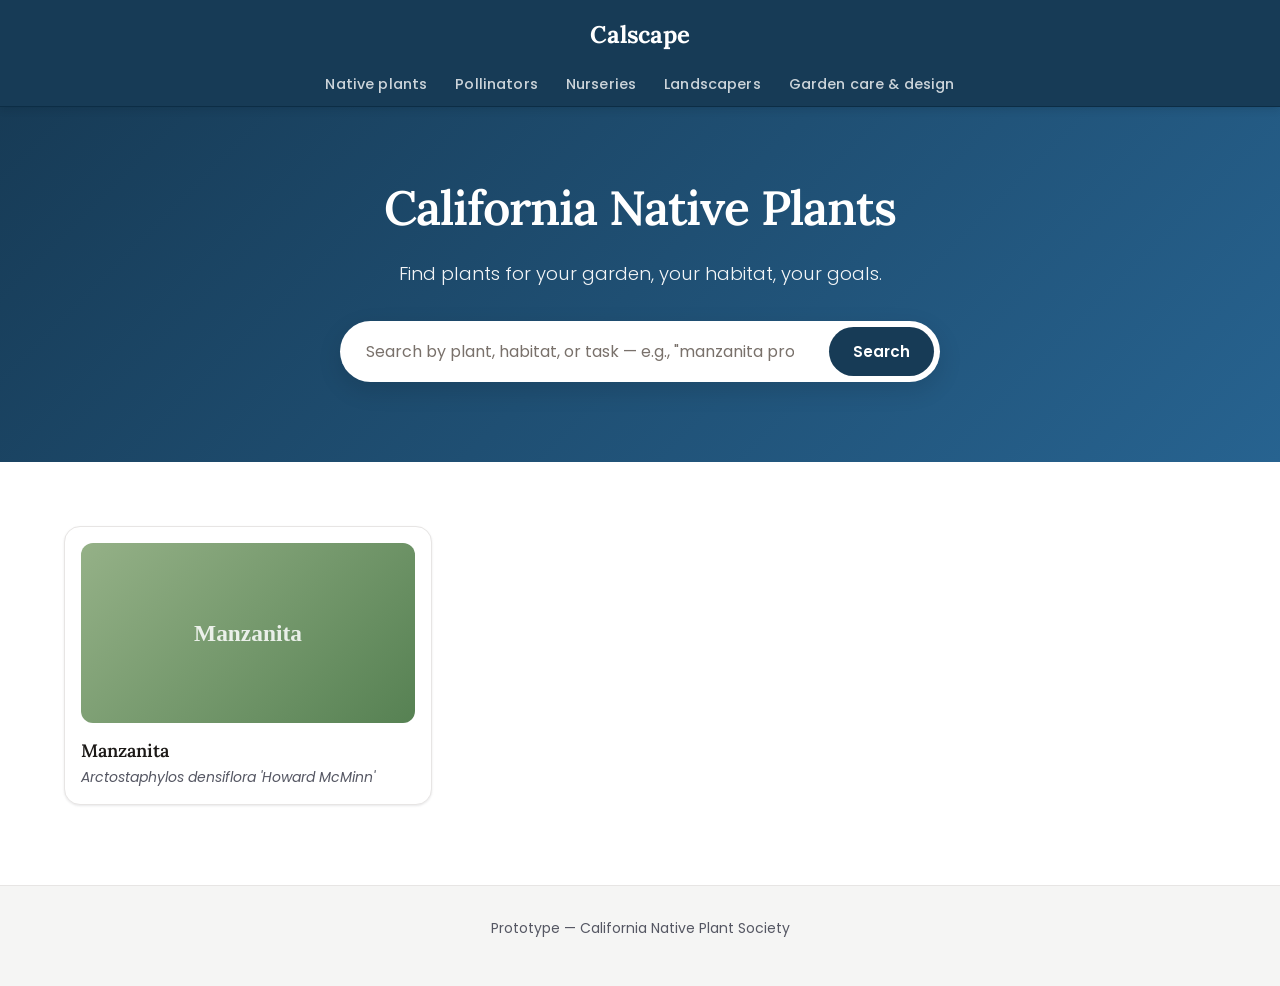
==== index.html @ 16521312 "Initial commit — Calscape unified-search prototype Mid-fidelity static HTML/CSS/vanilla-JS prototype" ====
<!DOCTYPE html>
<html lang="en">
<head>
  <meta charset="UTF-8">
  <meta name="viewport" content="width=device-width, initial-scale=1.0">
  <title>Calscape — California Native Plants</title>
  <link rel="preconnect" href="https://fonts.googleapis.com">
  <link rel="preconnect" href="https://fonts.gstatic.com" crossorigin>
  <link rel="stylesheet" href="https://fonts.googleapis.com/css2?family=Lora:ital,wght@0,400;0,500;0,600;0,700;1,400&family=Poppins:wght@300;400;500;600;700&display=swap">
  <link rel="stylesheet" href="assets/css/base.css">
  <link rel="stylesheet" href="assets/css/layout.css">
</head>
<body>
  <header class="site-header">
    <a class="brand" href="index.html">Calscape</a>
    <nav class="site-nav" aria-label="Primary">
      <a href="index.html">Native plants</a>
      <a href="#">Pollinators</a>
      <a href="#">Nurseries</a>
      <a href="#">Landscapers</a>
      <a href="#">Garden care &amp; design</a>
    </nav>
  </header>

  <section class="hero">
    <div class="hero-inner">
      <h1>California Native Plants</h1>
      <p class="hero-tagline">Find plants for your garden, your habitat, your goals.</p>
      <form class="hero-search" role="search" action="search.html" method="get">
        <input type="search" name="q" placeholder='Search by plant, habitat, or task — e.g., "manzanita propagation"' autocomplete="off">
        <button type="submit">Search</button>
      </form>
    </div>
  </section>

  <section class="featured">
    <ul class="card-grid" id="featured-grid"></ul>
  </section>

  <footer class="site-footer">
    <p class="small muted">Prototype — California Native Plant Society</p>
  </footer>

  <script src="assets/js/plants-data.js"></script>
  <script>
    (function () {
      const featuredSlugs = ['manzanita'];
      const grid = document.getElementById('featured-grid');
      featuredSlugs.forEach(slug => {
        const p = window.PLANTS_DATA.find(x => x.slug === slug);
        if (!p) return;
        const li = document.createElement('li');
        li.className = 'plant-card';
        li.innerHTML = `
          <a href="plants/${p.slug}.html">
            <div class="plant-card-thumb" style="background-image:url('${p.thumb}')"></div>
            <div class="plant-card-name">${p.common_name}</div>
            <div class="plant-card-sci italic muted small">${p.scientific_name}</div>
          </a>
        `;
        grid.appendChild(li);
      });
    })();
  </script>
</body>
</html>
---- assets/css/base.css ----
/* base.css — reset, typography, palette (teal/navy restyle) */

:root {
  /* Primary (teal/navy) — replaces former green palette */
  --green-900: #0c2d45;   /* very deep teal */
  --green-700: #173b56;   /* primary deep — header bg */
  --green-600: #276390;   /* mid teal — links, accents */
  --green-300: #4f88b5;   /* light teal — hero gradient mid */
  --green-100: #d4e0e9;   /* pale teal — chip / soft accent backgrounds */

  /* Background warm stone */
  --cream-100: #fafafc;
  --cream-200: #f5f5f4;
  --cream-300: #e7e5e4;

  /* Ink */
  --ink-900: #1c1917;
  --ink-700: #44403c;
  --ink-500: #555763;
  --ink-300: #79716b;

  /* Accents — muted sage green for "pop" highlights (NOT primary) */
  --accent-amber: #516d3d;       /* renamed in intent but variable kept */
  --accent-amber-bg: #eef2e9;    /* very pale sage */

  /* Shape */
  --radius-sm: 6px;
  --radius-md: 12px;
  --radius-lg: 16px;
  --radius-pill: 9999px;

  /* Shadows — softer, more diffused */
  --shadow-sm: 0 1px 2px rgba(8, 20, 29, 0.04), 0 1px 3px rgba(8, 20, 29, 0.06);
  --shadow-md: 0 4px 12px rgba(8, 20, 29, 0.06), 0 2px 4px rgba(8, 20, 29, 0.04);

  --max-width: 1200px;
}

*, *::before, *::after { box-sizing: border-box; }

html, body {
  margin: 0;
  padding: 0;
  font-family: "Poppins", -apple-system, BlinkMacSystemFont, "Segoe UI", Roboto, sans-serif;
  color: var(--ink-900);
  background: #fff;
  line-height: 1.55;
  font-weight: 400;
  -webkit-font-smoothing: antialiased;
  -moz-osx-font-smoothing: grayscale;
  text-rendering: optimizeLegibility;
}

h1, h2, h3, h4 {
  font-family: "Lora", Georgia, "Times New Roman", serif;
  color: var(--ink-900);
  line-height: 1.2;
  margin: 0 0 0.5em;
  font-weight: 600;
  letter-spacing: -0.01em;
}

h1 { font-size: 2.25rem; font-weight: 600; }
h2 { font-size: 1.625rem; font-weight: 600; }
h3 { font-size: 1.25rem; font-weight: 600; }
h4 { font-size: 1.05rem; font-weight: 600; }

p { margin: 0 0 1em; color: var(--ink-700); }
a { color: var(--green-600); text-decoration: none; }
a:hover { color: var(--green-700); text-decoration: underline; text-underline-offset: 2px; }

img { max-width: 100%; display: block; }

.italic { font-style: italic; }
.muted { color: var(--ink-500); }
.small { font-size: 0.875rem; }
---- assets/css/layout.css ----
/* layout.css — header, footer, hero, sidebar TOC, card grids, search results
   (teal/navy restyle to match cnps-prototype.vercel.app target) */

/* --- Site header --- */
.site-header {
  background: var(--green-700);
  color: #fff;
  padding: 16px 28px 0;
  display: flex;
  flex-direction: column;
  align-items: center;
  gap: 12px;
  position: sticky;
  top: 0;
  z-index: 10;
  border-bottom: 1px solid var(--green-900);
  box-shadow: 0 2px 8px rgba(8,20,29,0.15);
}

.brand {
  color: #fff;
  font-family: "Lora", Georgia, serif;
  font-size: 1.5rem;
  font-weight: 700;
  text-decoration: none;
  letter-spacing: -0.01em;
}
.brand:hover { text-decoration: none; opacity: 0.85; color: #fff; }

/* --- Primary site nav (under the brand) --- */
.site-nav {
  display: flex;
  gap: 28px;
  flex-wrap: wrap;
  justify-content: center;
  align-items: center;
}
.site-nav a {
  color: rgba(255, 255, 255, 0.78);
  font-family: "Poppins", -apple-system, system-ui, sans-serif;
  font-size: 0.9rem;
  font-weight: 500;
  text-decoration: none;
  letter-spacing: 0.01em;
  padding: 8px 0;
  border-bottom: 2px solid transparent;
  transition: color 0.15s ease, border-color 0.15s ease;
}
.site-nav a:hover {
  color: #fff;
  text-decoration: none;
  border-bottom-color: rgba(255, 255, 255, 0.6);
}

.search-form {
  flex: 1;
  display: flex;
  max-width: 520px;
  background: var(--cream-200);
  border-radius: var(--radius-pill);
  padding: 4px;
  border: 1px solid var(--cream-300);
}
.search-form input[type=search] {
  flex: 1;
  border: none;
  background: transparent;
  padding: 6px 14px;
  font-size: 0.9rem;
  font-family: inherit;
  color: var(--ink-900);
  outline: none;
}
.search-form input[type=search]::placeholder { color: var(--ink-300); }
.search-form button {
  background: var(--green-700);
  color: #fff;
  border: none;
  border-radius: var(--radius-pill);
  padding: 6px 18px;
  font-size: 0.85rem;
  font-weight: 500;
  font-family: inherit;
  cursor: pointer;
  transition: background 0.15s ease;
}
.search-form button:hover { background: var(--green-900); }

.annotation-toggle {
  background: transparent;
  color: var(--ink-700);
  border: 1px solid var(--cream-300);
  border-radius: var(--radius-pill);
  padding: 6px 14px;
  font-size: 0.8rem;
  font-weight: 500;
  font-family: inherit;
  cursor: pointer;
  white-space: nowrap;
  transition: all 0.15s ease;
}
.annotation-toggle:hover { border-color: var(--green-600); color: var(--green-600); }
.annotation-toggle[aria-pressed="true"] {
  background: var(--accent-amber);
  color: #fff;
  border-color: var(--accent-amber);
}

/* --- Site footer --- */
.site-footer {
  margin-top: 80px;
  padding: 32px 24px;
  background: var(--cream-200);
  text-align: center;
  border-top: 1px solid var(--cream-300);
}

/* --- Hero (home page) --- */
.hero {
  background: linear-gradient(135deg, var(--green-700) 0%, var(--green-600) 100%);
  color: #fff;
  padding: 72px 24px 80px;
}
.hero-inner {
  max-width: 760px;
  margin: 0 auto;
  text-align: center;
}
.hero h1 { color: #fff; font-size: 3rem; font-weight: 600; letter-spacing: -0.02em; }
.hero-tagline { font-size: 1.15rem; opacity: 0.95; margin-bottom: 32px; font-weight: 300; color: #fff; }

.hero-search {
  display: flex;
  max-width: 600px;
  margin: 0 auto;
  background: #fff;
  border-radius: var(--radius-pill);
  padding: 6px;
  box-shadow: 0 8px 24px rgba(0,0,0,0.12);
}
.hero-search input[type=search] {
  flex: 1;
  border: none;
  background: transparent;
  border-radius: var(--radius-pill);
  padding: 12px 20px;
  font-size: 1rem;
  font-family: inherit;
  outline: none;
  color: var(--ink-900);
}
.hero-search input[type=search]::placeholder { color: var(--ink-300); }
.hero-search button {
  background: var(--green-700);
  color: #fff;
  border: none;
  border-radius: var(--radius-pill);
  padding: 10px 24px;
  font-size: 0.95rem;
  font-weight: 600;
  font-family: inherit;
  cursor: pointer;
  transition: background 0.15s ease;
}
.hero-search button:hover { background: var(--green-900); }

.hero-examples {
  margin-top: 18px;
  opacity: 0.9;
  font-size: 0.9rem;
}
.hero-examples a {
  color: #fff;
  text-decoration: underline;
  text-underline-offset: 3px;
  margin: 0 6px;
  font-weight: 500;
}

/* --- Featured plants on home --- */
.featured {
  max-width: var(--max-width);
  margin: 64px auto;
  padding: 0 24px;
}
.featured h2 { font-size: 1.875rem; margin-bottom: 24px; }
.card-grid {
  list-style: none;
  margin: 0;
  padding: 0;
  display: grid;
  grid-template-columns: repeat(3, 1fr);
  gap: 24px;
}
.plant-card {
  background: #fff;
  border: 1px solid var(--cream-300);
  border-radius: var(--radius-lg);
  overflow: hidden;
  box-shadow: var(--shadow-sm);
  transition: transform 0.2s ease, box-shadow 0.2s ease;
}
.plant-card:hover {
  transform: translateY(-3px);
  box-shadow: var(--shadow-md);
}
.plant-card a { color: var(--ink-900); text-decoration: none; display: block; padding: 16px; }
.plant-card a:hover { text-decoration: none; }
.plant-card-thumb {
  height: 180px;
  background-color: var(--green-100);
  background-size: cover;
  background-position: center;
  border-radius: var(--radius-md);
  margin-bottom: 14px;
}
.plant-card-name {
  font-family: "Lora", Georgia, serif;
  font-weight: 600;
  font-size: 1.125rem;
  color: var(--ink-900);
}
.plant-card-sci { margin-top: 2px; }

/* --- Search results page --- */
.search-page {
  max-width: 800px;
  margin: 40px auto;
  padding: 0 24px;
}
.search-page h1 { font-size: 1.875rem; }
.result-list {
  list-style: none;
  margin: 20px 0 0;
  padding: 0;
}
.result-card {
  margin-bottom: 14px;
  background: #fff;
  border: 1px solid var(--cream-300);
  border-radius: var(--radius-md);
  overflow: hidden;
  transition: box-shadow 0.2s ease, border-color 0.2s ease;
}
.result-card:hover { box-shadow: var(--shadow-md); border-color: var(--green-300); }
.result-link {
  display: flex;
  gap: 18px;
  padding: 16px;
  color: var(--ink-900);
  text-decoration: none;
}
.result-link:hover { text-decoration: none; }
.result-thumb {
  width: 96px;
  height: 96px;
  flex-shrink: 0;
  background-color: var(--green-100);
  background-size: cover;
  background-position: center;
  border-radius: var(--radius-md);
}
.result-body { flex: 1; }
.result-name {
  font-family: "Lora", Georgia, serif;
  font-weight: 600;
  color: var(--ink-900);
  font-size: 1.125rem;
}
.result-summary { color: var(--ink-700); margin-top: 6px; line-height: 1.55; }

mark {
  background: var(--accent-amber-bg);
  color: var(--green-900);
  padding: 0 3px;
  border-radius: 3px;
  font-weight: 500;
}

.empty-state {
  background: var(--cream-200);
  padding: 32px;
  border-radius: var(--radius-lg);
  text-align: center;
  color: var(--ink-500);
}

/* --- Plant detail layout (sidebar TOC + main) --- */
.plant-page {
  max-width: var(--max-width);
  margin: 0 auto;
  background: #fff;
}

/* --- New plant top section (photo-left, info-right, matches target prototype) --- */
.plant-top {
  background: #fff;
  display: flex;
  gap: 40px;
  align-items: flex-start;
  flex-wrap: wrap;
  padding: 24px 20px 28px 20px;
}
.plant-top-photo {
  width: 380px;
  max-width: 100%;
  height: 220px;
  background-color: #e5e7eb;
  background-size: cover;
  background-position: center;
  border-radius: 16px;
  flex-shrink: 0;
  position: relative;
  overflow: hidden;
}
.plant-photo-chip {
  position: absolute;
  top: 14px;
  left: 14px;
  background: rgba(255, 255, 255, 0.92);
  color: var(--ink-700);
  padding: 8px 16px;
  border-radius: 9999px;
  font-size: 0.85rem;
  font-weight: 500;
  letter-spacing: 0.01em;
  box-shadow: 0 2px 8px rgba(0, 0, 0, 0.08);
}
.plant-top-info {
  flex: 1 1 320px;
  min-width: 280px;
  display: flex;
  flex-direction: column;
  gap: 14px;
  padding-top: 8px;
}
.plant-top-name {
  font-family: "Poppins", -apple-system, system-ui, sans-serif;
  font-size: 2.25rem;
  font-weight: 500;
  letter-spacing: -0.02em;
  color: #08141d;
  margin: 0;
  line-height: 1.15;
}
.plant-top-sci {
  font-family: "Poppins", -apple-system, system-ui, sans-serif;
  font-size: 1.125rem;
  font-weight: 400;
  font-style: italic;
  color: #6d818f;
  line-height: 1.4;
  margin-bottom: 4px;
}
.plant-top-pills {
  display: flex;
  gap: 8px;
  flex-wrap: wrap;
  margin-top: 4px;
}
.plant-top-pills .pill {
  background: var(--cream-200);
  color: var(--ink-700);
  border: 1px solid var(--cream-300);
  padding: 5px 14px;
  font-size: 0.825rem;
  font-weight: 500;
}
.plant-top-intro {
  color: var(--ink-500);
  font-size: 1rem;
  line-height: 1.6;
  margin: 8px 0 0;
  max-width: 640px;
}

/* --- Legacy hero (still used by stub plant pages) --- */
.plant-hero {
  background: linear-gradient(135deg, var(--green-700) 0%, var(--green-600) 100%);
  color: #fff;
  padding: 72px 40px 80px;
  position: relative;
}
.plant-hero-name {
  font-size: 3rem;
  font-family: "Lora", Georgia, serif;
  color: #fff;
  margin: 0;
  font-weight: 600;
  letter-spacing: -0.02em;
}
.plant-hero-sci {
  font-style: italic;
  opacity: 0.88;
  margin-bottom: 14px;
  font-size: 1.05rem;
}
.plant-hero-pills { margin-top: 18px; display: flex; gap: 8px; flex-wrap: wrap; }
.pill {
  background: rgba(255,255,255,0.18);
  padding: 6px 14px;
  border-radius: var(--radius-pill);
  font-size: 0.825rem;
  font-weight: 500;
  border: 1px solid rgba(255,255,255,0.22);
}

.plant-body {
  display: grid;
  grid-template-columns: 240px 1fr;
  gap: 0;
  background: #fff;
}
.plant-toc {
  background: transparent;
  padding: 32px 20px;
  position: sticky;
  top: 110px;
  align-self: start;
  height: calc(100vh - 110px);
  overflow-y: auto;
}
.plant-toc-label {
  font-size: 0.72rem;
  text-transform: uppercase;
  letter-spacing: 0.1em;
  color: var(--ink-500);
  font-weight: 600;
  margin-bottom: 14px;
}
.plant-toc ul {
  list-style: none;
  margin: 0;
  padding: 0;
}
.plant-toc li { margin: 0; }
.plant-toc a {
  display: block;
  padding: 8px 12px;
  color: var(--ink-700);
  font-size: 0.9rem;
  border-left: 3px solid transparent;
  text-decoration: none;
  border-radius: 0 var(--radius-sm) var(--radius-sm) 0;
  transition: all 0.15s ease;
}
.plant-toc a:hover { background: rgba(23,59,86,0.04); color: var(--ink-900); }
.plant-toc a.active {
  border-left-color: var(--green-700);
  color: var(--green-700);
  font-weight: 600;
  background: rgba(23,59,86,0.06);
}

.toc-new-tag {
  display: inline-block;
  background: #d4a000;
  color: #0a1722;
  font-size: 0.625rem;
  font-weight: 700;
  letter-spacing: 0.04em;
  text-transform: uppercase;
  padding: 2px 7px;
  border-radius: 9999px;
  margin-left: 8px;
  vertical-align: middle;
  font-family: "Poppins", system-ui, sans-serif;
}

.plant-content {
  padding: 32px 56px 64px;
  max-width: 832px;
}
.plant-content section { scroll-margin-top: 80px; }
.plant-content section + section {
  border-top: 1px solid var(--cream-300);
  margin-top: 48px;
  padding-top: 48px;
}
.plant-content h2 {
  font-family: "Poppins", -apple-system, system-ui, sans-serif;
  font-size: 1.5rem;
  font-weight: 500;
  letter-spacing: -0.01em;
  color: #08141d;
  margin-bottom: 16px;
}
.plant-content p { font-size: 1rem; line-height: 1.5; color: #555763; }
.plant-content li { color: #555763; }
.plant-content li strong { color: var(--ink-900); font-weight: 600; }

.facts-grid {
  display: grid;
  grid-template-columns: repeat(3, 1fr);
  gap: 14px;
}
.fact {
  background: var(--cream-200);
  padding: 16px;
  border-radius: var(--radius-md);
}
.fact-label {
  font-size: 0.7rem;
  text-transform: uppercase;
  letter-spacing: 0.08em;
  color: var(--ink-500);
  font-weight: 600;
}
.fact-value {
  font-size: 1.05rem;
  color: var(--ink-900);
  margin-top: 6px;
  font-weight: 500;
}

.method-cards {
  display: grid;
  grid-template-columns: 1fr;
  gap: 18px;
  margin-top: 20px;
}
.method-card {
  background: var(--cream-200);
  border: 1px solid var(--cream-300);
  border-radius: var(--radius-lg);
  padding: 24px 26px;
  display: grid;
  grid-template-columns: 1.3fr 1fr;
  column-gap: 36px;
  row-gap: 0;
  align-items: start;
}
.method-card > h4 {
  grid-column: 1 / -1;
  font-family: "Poppins", -apple-system, system-ui, sans-serif;
  color: #08141d;
  margin: 0 0 4px;
  font-size: 1.2rem;
  font-weight: 600;
}
.method-card > .method-meta {
  grid-column: 1 / -1;
  font-size: 0.82rem;
  color: var(--ink-500);
  margin-bottom: 16px;
  font-weight: 500;
}
.method-card > ol {
  grid-column: 1;
  margin: 0;
  padding-left: 20px;
  font-size: 0.92rem;
  line-height: 1.65;
  color: var(--ink-700);
}
.method-card > ol li { margin-bottom: 4px; }
.method-card .method-notes {
  grid-column: 1 / -1;
  margin-top: 18px;
  font-size: 0.875rem;
  color: var(--ink-500);
  font-style: italic;
  padding-top: 14px;
  border-top: 1px solid var(--cream-300);
}

/* Stack columns on smaller screens */
@media (max-width: 768px) {
  .method-card {
    grid-template-columns: 1fr;
    column-gap: 0;
  }
  .method-card > .method-params {
    grid-column: 1;
    margin-top: 14px;
    padding-top: 12px;
    border-top: 1px solid var(--cream-300);
  }
}

.photo-grid {
  display: grid;
  grid-template-columns: repeat(3, 1fr);
  gap: 10px;
}
.photo-grid .photo {
  background: var(--green-100);
  height: 160px;
  border-radius: var(--radius-md);
}

.related-grid {
  display: grid;
  grid-template-columns: repeat(2, 1fr);
  gap: 14px;
}
.related-card {
  background: var(--cream-200);
  padding: 14px;
  border-radius: var(--radius-md);
  display: flex;
  gap: 14px;
  align-items: center;
  text-decoration: none;
  color: var(--ink-900);
  transition: background 0.15s ease;
}
.related-card:hover { background: var(--cream-300); text-decoration: none; }
.related-card .thumb {
  width: 64px;
  height: 64px;
  background: var(--green-100);
  border-radius: var(--radius-md);
  flex-shrink: 0;
}

/* --- Stub plant page banner --- */
.stub-notice {
  background: var(--accent-amber-bg);
  border-left: 4px solid var(--accent-amber);
  padding: 16px 20px;
  margin: 32px 0;
  border-radius: 0 var(--radius-md) var(--radius-md) 0;
  color: var(--ink-700);
  font-size: 0.95rem;
  line-height: 1.6;
}

/* --- Tablet --- */
@media (max-width: 1023px) {
  .card-grid { grid-template-columns: repeat(2, 1fr); }
  .facts-grid { grid-template-columns: repeat(2, 1fr); }
  .method-cards { grid-template-columns: 1fr; }
  .photo-grid { grid-template-columns: repeat(2, 1fr); }
  .related-grid { grid-template-columns: 1fr; }

  .plant-body { grid-template-columns: 200px 1fr; }
  .plant-content { padding: 32px 32px; }
}

/* --- Mobile --- */
@media (max-width: 640px) {
  .site-header {
    flex-wrap: wrap;
    gap: 10px;
    padding: 12px 16px;
  }
  .search-form { order: 3; flex-basis: 100%; max-width: none; }
  .annotation-toggle { font-size: 0.75rem; padding: 5px 12px; }

  .hero { padding: 48px 16px 56px; }
  .hero h1 { font-size: 2.125rem; }
  .hero-tagline { font-size: 1rem; }
  .hero-search { flex-direction: column; gap: 8px; padding: 8px; }
  .hero-search input[type=search] { border-radius: var(--radius-pill); }
  .hero-search button { border-radius: var(--radius-pill); }

  .card-grid { grid-template-columns: 1fr; }
  .facts-grid { grid-template-columns: 1fr; }

  .plant-hero { padding: 48px 24px 56px; }
  .plant-hero-name { font-size: 2.125rem; }

  .plant-body { grid-template-columns: 1fr; }
  .plant-toc { display: none; }
  .plant-content { padding: 24px 20px; }

  .mobile-toc {
    background: var(--cream-200);
    border: 1px solid var(--cream-300);
    border-radius: var(--radius-md);
    margin: 20px 0;
    padding: 14px 18px;
  }
  .mobile-toc summary {
    cursor: pointer;
    font-weight: 600;
    color: var(--green-700);
    font-family: "Lora", Georgia, serif;
  }
  .mobile-toc ul {
    list-style: none;
    padding: 14px 0 0;
    margin: 0;
    display: grid;
    grid-template-columns: repeat(2, 1fr);
    gap: 8px;
  }
  .mobile-toc a {
    display: block;
    padding: 5px 0;
    font-size: 0.9rem;
  }
}

@media (min-width: 641px) {
  .mobile-toc { display: none; }
}

/* --- Propagation timing calendar --- */
.propagation-calendar {
  background: var(--cream-200);
  border: 1px solid var(--cream-300);
  border-radius: 16px;
  padding: 22px 24px;
  margin: 20px 0 28px;
}
.cal-eyebrow {
  font-size: 0.7rem;
  text-transform: uppercase;
  letter-spacing: 0.1em;
  color: var(--ink-500);
  font-weight: 600;
  margin-bottom: 14px;
}
.cal-months {
  display: grid;
  grid-template-columns: 130px repeat(12, 1fr);
  gap: 4px;
  margin-bottom: 6px;
  padding-bottom: 6px;
  border-bottom: 1px solid var(--cream-300);
}
.cal-corner { }
.cal-months span {
  font-size: 0.68rem;
  color: var(--ink-500);
  text-align: center;
  font-weight: 600;
  letter-spacing: 0.02em;
}
.cal-row {
  display: grid;
  grid-template-columns: 130px 1fr;
  gap: 4px;
  align-items: center;
  margin-bottom: 4px;
}
.cal-row-label {
  font-size: 0.82rem;
  color: var(--ink-700);
  font-weight: 500;
}
.cal-track {
  display: grid;
  grid-template-columns: repeat(12, 1fr);
  gap: 4px;
  position: relative;
  height: 24px;
}
.cal-bar {
  background: var(--green-600);
  border-radius: 5px;
  padding: 0 8px;
  font-size: 0.66rem;
  color: #fff;
  display: flex;
  align-items: center;
  justify-content: center;
  font-weight: 600;
  white-space: nowrap;
  overflow: hidden;
  letter-spacing: 0.01em;
}
.cal-bar[data-method="seed"]      { background: #d4a000; color: #1c1917; }
.cal-bar[data-method="cuttings"]  { background: var(--green-600); }
.cal-bar[data-method="layering"]  { background: #516d3d; }

.cal-legend {
  display: flex;
  gap: 18px;
  margin-top: 14px;
  padding-top: 12px;
  border-top: 1px solid var(--cream-300);
  flex-wrap: wrap;
  font-size: 0.78rem;
  color: var(--ink-500);
  align-items: center;
}
.cal-legend > span {
  display: inline-flex;
  align-items: center;
  gap: 6px;
}
.cal-dot {
  width: 10px;
  height: 10px;
  border-radius: 50%;
  display: inline-block;
}
.cal-dot[data-method="seed"]     { background: #d4a000; }
.cal-dot[data-method="cuttings"] { background: var(--green-600); }
.cal-dot[data-method="layering"] { background: #516d3d; }
.cal-now {
  margin-left: auto;
  padding: 4px 12px;
  background: #08141d;
  color: #fff;
  border-radius: 9999px;
  font-size: 0.7rem;
  font-weight: 500;
}
.cal-now-dot {
  width: 8px;
  height: 8px;
  background: #d4a000;
  border-radius: 50%;
  display: inline-block;
  margin-right: 6px;
  animation: cal-now-pulse 2s ease-in-out infinite;
}
@keyframes cal-now-pulse {
  0%, 100% { opacity: 1; }
  50% { opacity: 0.45; }
}

/* --- Method card parameters (right column of method-card grid) --- */
.method-card > .method-params {
  grid-column: 2;
  margin-top: 0;
  padding-top: 0;
  border-top: none;
  align-self: start;
}
.method-params {
  display: grid;
  gap: 4px;
}
.param-row {
  display: flex;
  justify-content: space-between;
  align-items: baseline;
  gap: 12px;
  font-size: 0.8rem;
  padding: 3px 0;
}
.param-key { color: var(--ink-500); font-weight: 400; flex-shrink: 0; }
.param-val { color: #08141d; font-weight: 500; text-align: right; }
.param-val em { font-style: italic; color: var(--ink-500); font-weight: 400; }

/* --- Photo lightbox --- */
.photo[data-photo] { cursor: zoom-in; transition: transform 0.18s ease; }
.photo[data-photo]:hover { transform: scale(1.02); }

.lightbox {
  position: fixed;
  inset: 0;
  background: rgba(8, 20, 29, 0.88);
  display: flex;
  align-items: center;
  justify-content: center;
  z-index: 100;
  opacity: 0;
  transition: opacity 0.18s ease;
  padding: 48px;
  cursor: zoom-out;
}
.lightbox--in { opacity: 1; }
.lightbox--out { opacity: 0; }
.lightbox__img {
  max-width: 90%;
  max-height: 90%;
  border-radius: 12px;
  box-shadow: 0 30px 60px rgba(0, 0, 0, 0.5);
  background: #fff;
}
.lightbox__close {
  position: absolute;
  top: 20px;
  right: 24px;
  background: rgba(255, 255, 255, 0.15);
  color: #fff;
  border: none;
  width: 40px;
  height: 40px;
  border-radius: 50%;
  font-size: 1.5rem;
  line-height: 1;
  cursor: pointer;
  transition: background 0.15s ease;
}
.lightbox__close:hover { background: rgba(255, 255, 255, 0.28); }

/* --- Section eyebrow (uppercase tag above section heading) --- */
.section-eyebrow {
  display: inline-flex;
  align-items: center;
  gap: 8px;
  font-size: 0.7rem;
  text-transform: uppercase;
  letter-spacing: 0.12em;
  font-weight: 600;
  color: var(--green-600);
  margin-bottom: 10px;
  padding: 6px 12px;
  background: var(--green-100);
  border-radius: 9999px;
}
.section-eyebrow svg { display: block; }

/* --- Propagation sub-section wrapper --- */
.prop-subsection {
  margin-top: 40px;
  padding-top: 32px;
  border-top: 1px solid var(--cream-300);
}
.prop-subsection-title {
  font-family: "Poppins", -apple-system, system-ui, sans-serif;
  font-size: 1.2rem;
  font-weight: 600;
  color: #08141d;
  margin: 0 0 6px;
  letter-spacing: -0.01em;
}
.prop-subsection-intro {
  color: var(--ink-500);
  font-size: 0.95rem;
  margin-bottom: 18px;
}

/* --- Step timeline (cuttings) --- */
.step-timeline {
  list-style: none;
  padding: 0;
  margin: 0;
  display: grid;
  gap: 14px;
}
.timeline-step {
  display: grid;
  grid-template-columns: 80px 1fr;
  gap: 18px;
  align-items: flex-start;
  padding: 14px;
  background: var(--cream-100);
  border: 1px solid var(--cream-300);
  border-radius: 12px;
  position: relative;
}
.timeline-step::before {
  content: counter(timeline);
  counter-increment: timeline;
  position: absolute;
  top: -10px;
  left: -10px;
  width: 26px;
  height: 26px;
  background: #08141d;
  color: #fff;
  border-radius: 9999px;
  font-size: 0.75rem;
  font-weight: 600;
  display: flex;
  align-items: center;
  justify-content: center;
  z-index: 1;
}
.step-timeline { counter-reset: timeline; }
.timeline-photo {
  width: 80px;
  height: 80px;
  border-radius: 8px;
  background-color: var(--green-100);
  background-size: cover;
  background-position: center;
  flex-shrink: 0;
}
.timeline-photo--icon {
  display: flex;
  align-items: center;
  justify-content: center;
  color: var(--green-600);
}
.timeline-photo--icon svg { width: 40px; height: 40px; }
.timeline-body { padding-top: 2px; }
.timeline-when {
  font-size: 0.7rem;
  text-transform: uppercase;
  letter-spacing: 0.08em;
  font-weight: 600;
  color: var(--green-600);
  margin-bottom: 4px;
}
.timeline-what {
  font-size: 0.95rem;
  color: var(--ink-700);
  line-height: 1.55;
}

/* --- Compare cards (Home vs Pro) --- */
.method-compare {
  display: grid;
  grid-template-columns: 1fr 1fr;
  gap: 18px;
}
.compare-card {
  background: var(--cream-100);
  border: 1px solid var(--cream-300);
  border-radius: 12px;
  padding: 20px;
  position: relative;
}
.compare-badge {
  position: absolute;
  top: 16px;
  right: 16px;
  background: var(--green-100);
  color: var(--green-700);
  padding: 4px 12px;
  border-radius: 9999px;
  font-size: 0.7rem;
  font-weight: 700;
  letter-spacing: 0.06em;
  text-transform: uppercase;
}
.compare-badge--pro {
  background: #08141d;
  color: #d4a000;
}
.compare-card h4 {
  font-family: "Poppins", -apple-system, system-ui, sans-serif;
  font-size: 1.05rem;
  font-weight: 600;
  margin: 0 0 8px;
  color: #08141d;
  padding-right: 60px;
}
.compare-summary {
  font-size: 0.9rem;
  color: var(--ink-500);
  margin-bottom: 12px;
}
.compare-steps {
  margin: 0;
  padding-left: 18px;
  font-size: 0.9rem;
  line-height: 1.6;
  color: var(--ink-700);
}
.compare-steps li { margin-bottom: 4px; }

/* --- Pull quote --- */
.prop-quote {
  margin: 40px 0;
  padding: 32px 36px;
  background: #08141d;
  color: #fafafc;
  border-radius: 16px;
  position: relative;
}
.prop-quote-mark {
  color: #d4a000;
  margin-bottom: 8px;
  opacity: 0.95;
}
.prop-quote p {
  font-family: "Lora", Georgia, serif;
  font-style: italic;
  font-size: 1.2rem;
  line-height: 1.5;
  margin: 0 0 12px;
  color: #fff;
}
.prop-quote footer {
  font-size: 0.85rem;
  color: #9eb8cd;
  font-style: normal;
  letter-spacing: 0.02em;
}

/* --- Lesson grid --- */
.lesson-grid {
  display: grid;
  grid-template-columns: repeat(2, 1fr);
  gap: 12px;
}
.lesson-card {
  display: flex;
  align-items: stretch;
  gap: 14px;
  padding: 14px;
  background: var(--cream-100);
  border: 1px solid var(--cream-300);
  border-radius: 10px;
  text-decoration: none;
  color: var(--ink-900);
  transition: border-color 0.15s ease, transform 0.15s ease;
}
.lesson-card:hover {
  border-color: var(--green-600);
  text-decoration: none;
  transform: translateY(-1px);
}
.lesson-num {
  font-family: "Poppins", -apple-system, system-ui, sans-serif;
  background: var(--green-700);
  color: #fff;
  font-weight: 700;
  font-size: 0.85rem;
  letter-spacing: 0.02em;
  padding: 6px 10px;
  border-radius: 8px;
  height: fit-content;
  align-self: center;
}
.lesson-body { flex: 1; }
.lesson-title {
  font-weight: 600;
  font-size: 0.95rem;
  color: #08141d;
  margin-bottom: 2px;
}
.lesson-sub {
  font-size: 0.78rem;
  color: var(--ink-500);
}

/* --- Glossary --- */
.prop-glossary {
  margin: 0;
  display: grid;
  gap: 0;
  border-top: 1px solid var(--cream-300);
}
.glossary-row {
  display: grid;
  grid-template-columns: 220px 1fr;
  gap: 24px;
  padding: 14px 0;
  border-bottom: 1px solid var(--cream-300);
}
.glossary-row dt {
  font-weight: 600;
  color: #08141d;
  font-size: 0.92rem;
}
.glossary-row dt .pron {
  display: block;
  margin-top: 2px;
  font-family: "Lora", Georgia, serif;
  font-weight: 400;
  font-style: italic;
  font-size: 0.78rem;
  color: var(--ink-500);
}
.glossary-row dd {
  margin: 0;
  font-size: 0.92rem;
  color: var(--ink-700);
  line-height: 1.55;
}

/* --- Responsive overrides for new prop section components --- */
@media (max-width: 1023px) {
  .method-compare { grid-template-columns: 1fr; }
  .lesson-grid { grid-template-columns: 1fr; }
}
@media (max-width: 640px) {
  .timeline-step { grid-template-columns: 64px 1fr; gap: 12px; padding: 12px; }
  .timeline-photo { width: 64px; height: 64px; }
  .prop-quote { padding: 24px; }
  .prop-quote p { font-size: 1.05rem; }
  .glossary-row { grid-template-columns: 1fr; gap: 4px; }
}
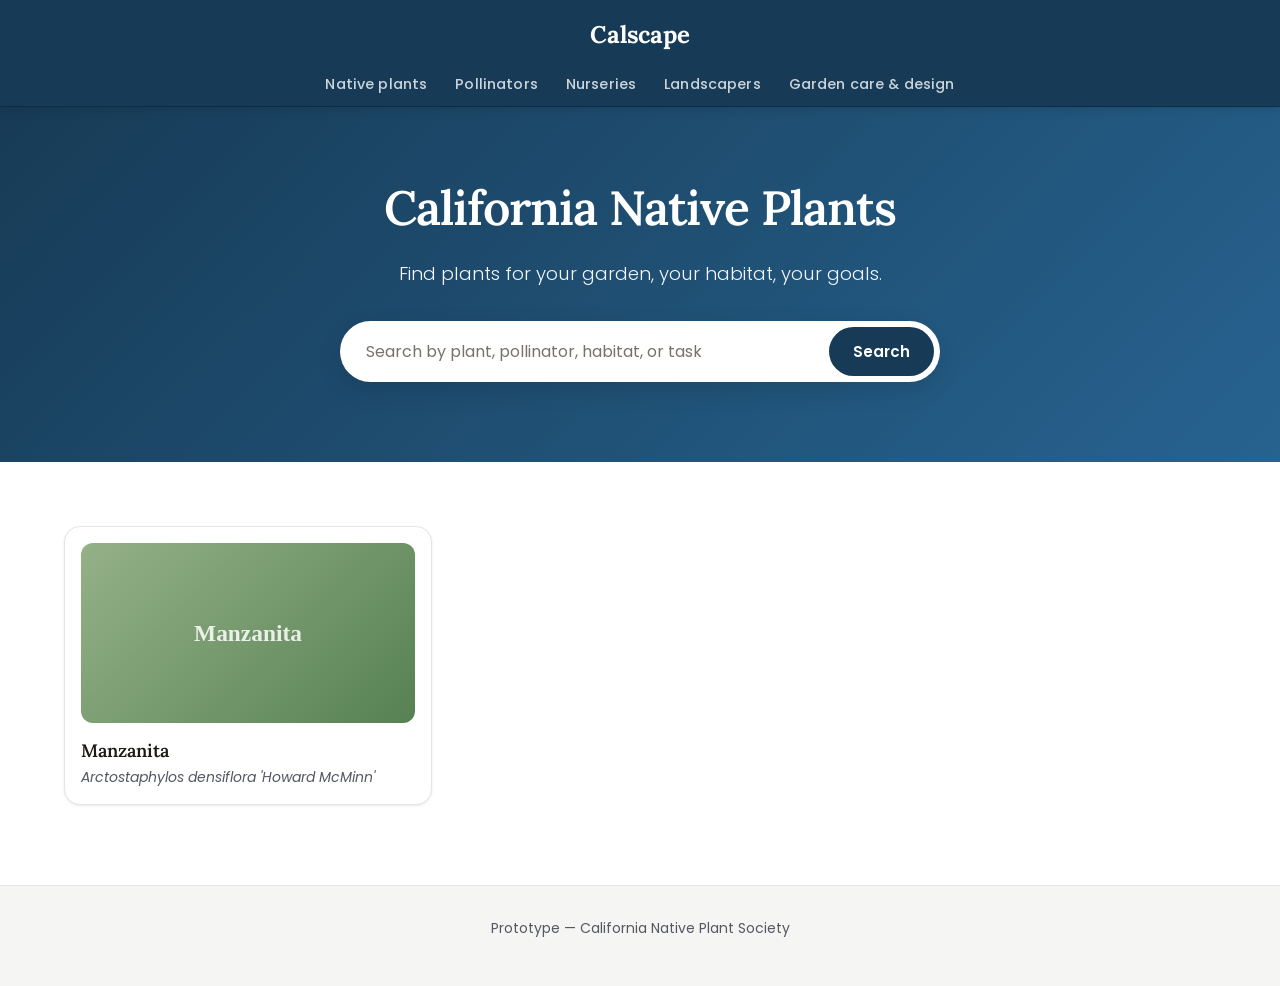
==== commit 97312e1f: "Update search placeholder text and expand README - Hero search placeholder now reads "Search by plan" ====
--- a/index.html
+++ b/index.html
@@ -27,7 +27,7 @@
       <h1>California Native Plants</h1>
       <p class="hero-tagline">Find plants for your garden, your habitat, your goals.</p>
       <form class="hero-search" role="search" action="search.html" method="get">
-        <input type="search" name="q" placeholder='Search by plant, habitat, or task — e.g., "manzanita propagation"' autocomplete="off">
+        <input type="search" name="q" placeholder="Search by plant, pollinator, habitat, or task" autocomplete="off">
         <button type="submit">Search</button>
       </form>
     </div>
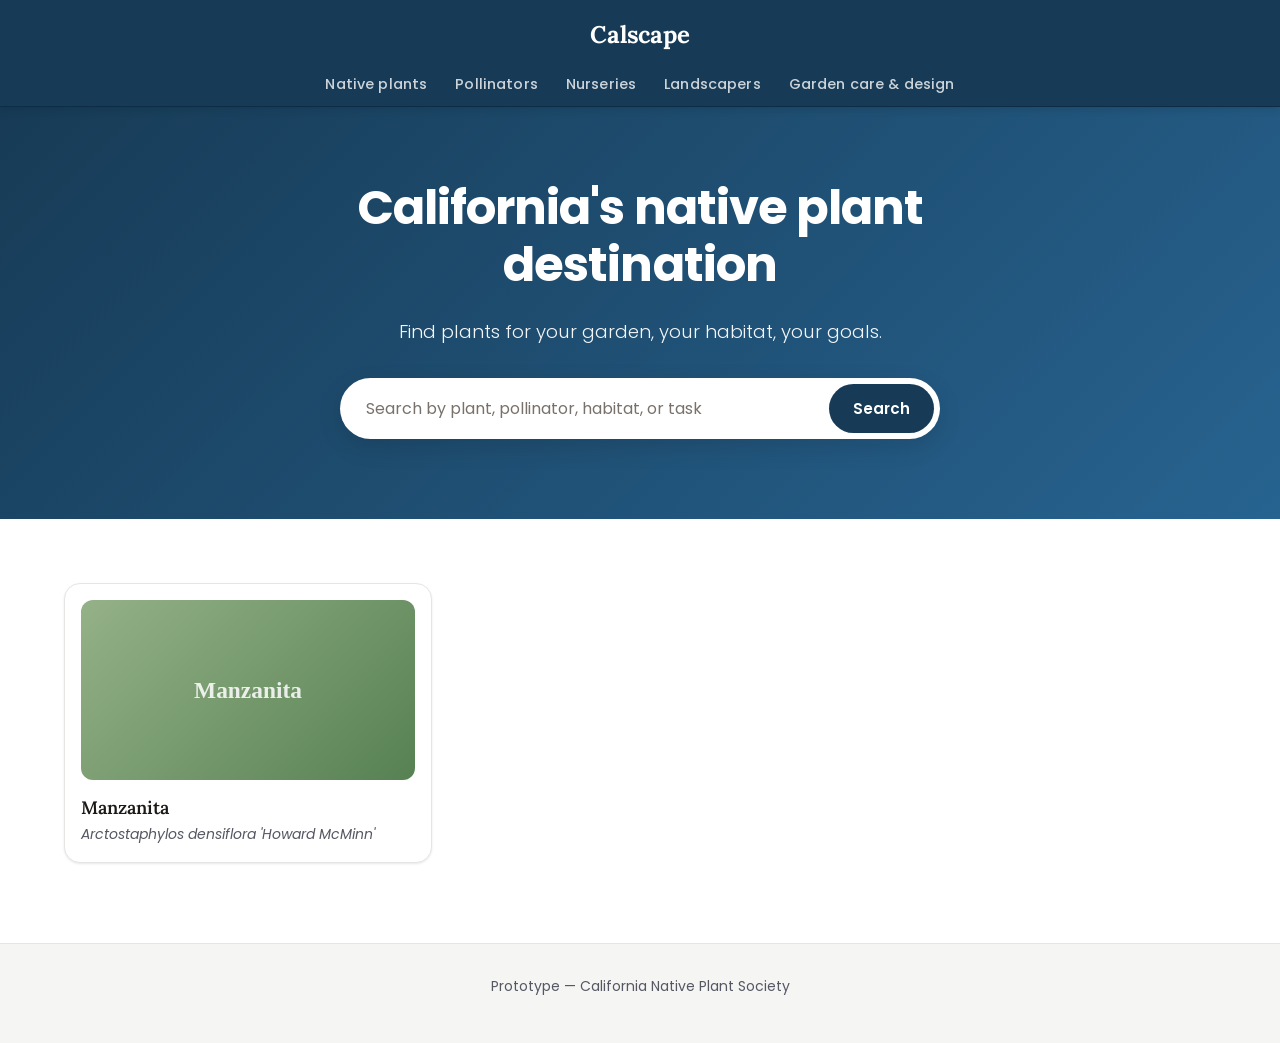
==== commit fb22b141: "Rewrite hero title to "California's native plant destination" in bold sans-serif Matches the rest of" ====
--- a/index.html
+++ b/index.html
@@ -24,7 +24,7 @@
 
   <section class="hero">
     <div class="hero-inner">
-      <h1>California Native Plants</h1>
+      <h1>California's native plant destination</h1>
       <p class="hero-tagline">Find plants for your garden, your habitat, your goals.</p>
       <form class="hero-search" role="search" action="search.html" method="get">
         <input type="search" name="q" placeholder="Search by plant, pollinator, habitat, or task" autocomplete="off">
--- a/assets/css/layout.css
+++ b/assets/css/layout.css
@@ -126,7 +126,13 @@
   margin: 0 auto;
   text-align: center;
 }
-.hero h1 { color: #fff; font-size: 3rem; font-weight: 600; letter-spacing: -0.02em; }
+.hero h1 {
+  color: #fff;
+  font-family: "Poppins", -apple-system, system-ui, sans-serif;
+  font-size: 3rem;
+  font-weight: 700;
+  letter-spacing: -0.02em;
+}
 .hero-tagline { font-size: 1.15rem; opacity: 0.95; margin-bottom: 32px; font-weight: 300; color: #fff; }
 
 .hero-search {
